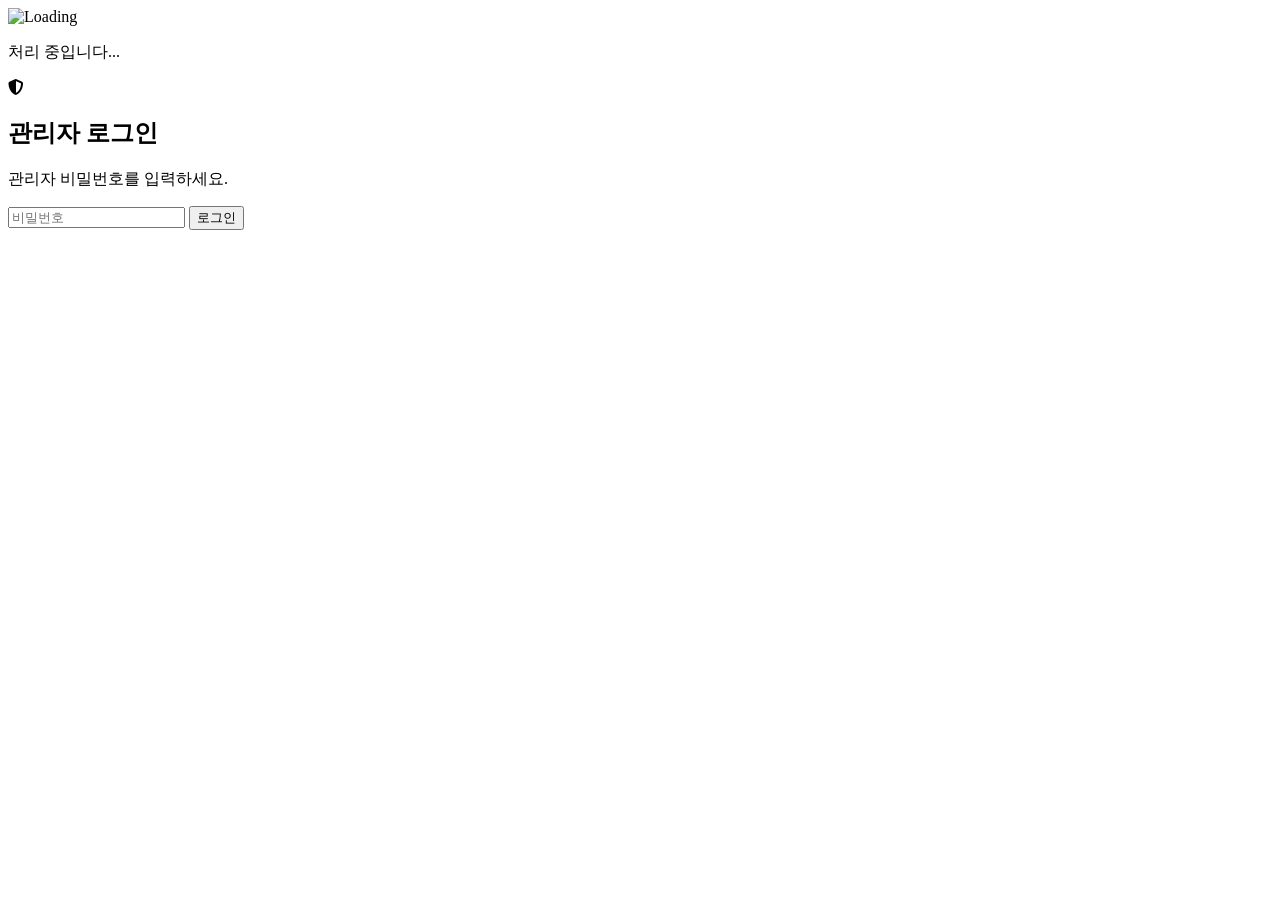
==== admin.html @ 7f74f368 "Create admin.html" ====
<!DOCTYPE html>
<html lang="ko">
<head>
  <meta charset="UTF-8" />
  <meta name="viewport" content="width=device-width, initial-scale=1.0" />
  <title>Portfolio Admin Dashboard</title>
  <link rel="preconnect" href="https://fonts.googleapis.com">
  <link rel="preconnect" href="https://fonts.gstatic.com" crossorigin>
  <link href="https://fonts.googleapis.com/css2?family=Pretendard:wght@300;400;600;700;800&display=swap" rel="stylesheet">
  <link rel="stylesheet" href="https://cdnjs.cloudflare.com/ajax/libs/font-awesome/6.4.0/css/all.min.css">
  <link rel="stylesheet" href="admin.css" />
</head>
<body>

  <!-- 로딩 오버레이 -->
  <div id="globalLoader" class="global-loader">
    <div class="loader-content">
      <img src="https://blog.kakaocdn.net/dna/bzm92S/btsFQxDRCB6/AAAAAAAAAAAAAAAAAAAAAGFon-u2zHU8KJwIuw-qS_9zaMj1CHKDlB-AK3ahkbkX/img.gif?credential=yqXZFxpELC7KVnFOS48ylbz2pIh7yKj8&expires=1788188399&allow_ip=&allow_referer=&signature=put6pL4PDxFGW%2BSpc%2BCXvbP%2BwSI%3D" alt="Loading" class="loader-gif" />
      <p id="loaderText" class="loader-text">처리 중입니다...</p>
    </div>
  </div>

  <!-- 로그인 모달 -->
  <div id="loginOverlay" class="login-overlay">
    <div class="login-card">
      <i class="fa-solid fa-shield-halved login-icon"></i>
      <h2>관리자 로그인</h2>
      <p>관리자 비밀번호를 입력하세요.</p>
      <form id="loginForm">
        <input type="password" id="adminPasswordInput" placeholder="비밀번호" required autocomplete="current-password" />
        <button type="submit" class="submit-btn" id="loginBtn">로그인</button>
      </form>
    </div>
  </div>

  <!-- 대시보드 화면 -->
  <div class="admin-wrapper" id="adminDashboard" style="display: none;">
    <header class="admin-header">
      <div class="admin-logo"><i class="fa-solid fa-sliders"></i> DEV.ADMIN</div>
      <div class="header-actions">
        <button id="logoutBtn" class="btn-logout"><i class="fa-solid fa-arrow-right-from-bracket"></i> 로그아웃</button>
        <a href="index.html" class="btn-back"><i class="fa-solid fa-arrow-left"></i> 포트폴리오 보기</a>
      </div>
    </header>

    <div class="admin-content">
      <nav class="admin-tabs">
        <button class="tab-btn active" data-tab="profile-tab"><i class="fa-solid fa-user-pen"></i> 프로필 수정</button>
        <button class="tab-btn" data-tab="skill-tab"><i class="fa-solid fa-award"></i> 스킬 & 자격증 추가</button>
        <button class="tab-btn" data-tab="exp-tab"><i class="fa-solid fa-building"></i> 새 회사 추가</button>
        <button class="tab-btn" data-tab="proj-tab"><i class="fa-solid fa-folder-plus"></i> 새 프로젝트 추가</button>
      </nav>

      <div id="toast" class="toast"></div>

      <!-- 탭 1: 프로필 수정 -->
      <section id="profile-tab" class="tab-panel active">
        <form id="profileForm" class="admin-form">
          <div class="form-grid">
            <div class="form-group"><label>이름</label><input type="text" name="name" required /></div>
            <div class="form-group"><label>성별</label><input type="text" name="gender" required /></div>
            <div class="form-group"><label>혈액형</label><input type="text" name="blood_type" required /></div>
            <div class="form-group"><label>최종학력</label><input type="text" name="education" required /></div>
            <div class="form-group"><label>거주지</label><input type="text" name="residence" required /></div>
            <div class="form-group"><label>취미</label><input type="text" name="hobby" required /></div>
          </div>
          <div class="form-group"><label>프로필 사진 URL</label><input type="url" name="profile_image" required /></div>
          <div class="form-group"><label>간단 소개 (Bio)</label><textarea name="bio" rows="3" required></textarea></div>
          <button type="submit" class="submit-btn"><i class="fa-solid fa-floppy-disk"></i> 프로필 저장</button>
        </form>
      </section>

      <!-- 탭 2: 스킬 및 자격증 등록 -->
      <section id="skill-tab" class="tab-panel">
        <form id="skillForm" class="admin-form">
          <div class="form-grid">
            <div class="form-group">
              <label>카테고리 구분</label>
              <select name="category" required>
                <option value="Language">Language (프로그래밍 언어)</option>
                <option value="Framework">Framework (프레임워크/라이브러리)</option>
                <option value="DevOps">DevOps (클라우드/인프라/툴)</option>
                <option value="Certificate">Certificate (자격증/수상)</option>
              </select>
            </div>
            <div class="form-group">
              <label>스킬명 / 자격증명</label>
              <input type="text" name="name" placeholder="예: TypeScript, 정보처리기사" required />
            </div>
          </div>

          <div class="form-group">
            <label>아이콘 (FontAwesome 클래스명 또는 이미지 URL)</label>
            <input type="text" name="icon" placeholder="예: fa-brands fa-js, fa-solid fa-award 또는 https://..." required />
          </div>

          <div class="form-group">
            <label>상세 설명 / 숙련도 / 취득 정보</label>
            <textarea name="description" rows="3" placeholder="예: ES6+ 능숙, 2024년 한국산업인력공단 취득" required></textarea>
          </div>

          <button type="submit" class="submit-btn"><i class="fa-solid fa-plus"></i> 스킬 / 자격증 등록</button>
        </form>
      </section>

      <!-- 탭 3: 회사 추가 (회사 로고 URL 필드 포함) -->
      <section id="exp-tab" class="tab-panel">
        <form id="experienceForm" class="admin-form">
          <div class="form-grid">
            <div class="form-group"><label>회사명</label><input type="text" name="company_name" placeholder="테크노바" required /></div>
            <div class="form-group"><label>재직 기간</label><input type="text" name="period" placeholder="2023.03 ~ 재직중" required /></div>
          </div>

          <div class="form-grid">
            <div class="form-group"><label>담당 직무</label><input type="text" name="role" placeholder="프론트엔드 리드 개발자" required /></div>
            <div class="form-group"><label>회사 로고 이미지 URL (선택)</label><input type="url" name="logo_url" placeholder="https://example.com/logo.png" /></div>
          </div>

          <div class="form-group"><label>회사 배경/대표 사진 URL</label><input type="url" name="image_url" placeholder="https://example.com/company.jpg" required /></div>
          <div class="form-group"><label>회사/업무 설명</label><textarea name="description" rows="3" required></textarea></div>
          <button type="submit" class="submit-btn"><i class="fa-solid fa-plus"></i> 회사 등록하기</button>
        </form>
      </section>

      <!-- 탭 4: 프로젝트 추가 -->
      <section id="proj-tab" class="tab-panel">
        <form id="projectForm" class="admin-form">
          <div class="form-group">
            <label><i class="fa-solid fa-building"></i> 소속 회사 선택</label>
            <select name="company_id" id="companySelect" required>
              <option value="">소속 회사를 선택하세요</option>
            </select>
          </div>

          <div class="form-grid">
            <div class="form-group"><label>프로젝트명</label><input type="text" name="project_name" required /></div>
            <div class="form-group"><label>프로젝트 기간</label><input type="text" name="period" placeholder="2024.01 ~ 2024.05" required /></div>
          </div>
          <div class="form-group"><label>대표 썸네일 이미지 URL</label><input type="url" name="image_url" required /></div>
          <div class="form-group"><label>참고 자료/배포 링크</label><input type="url" name="ref_link" required /></div>
          <div class="form-group"><label>프로젝트 상세 설명</label><textarea name="description" rows="4" required></textarea></div>
          <button type="submit" class="submit-btn"><i class="fa-solid fa-plus"></i> 프로젝트 등록하기</button>
        </form>
      </section>
    </div>
  </div>

  <script src="admin.js"></script>
</body>
</html>
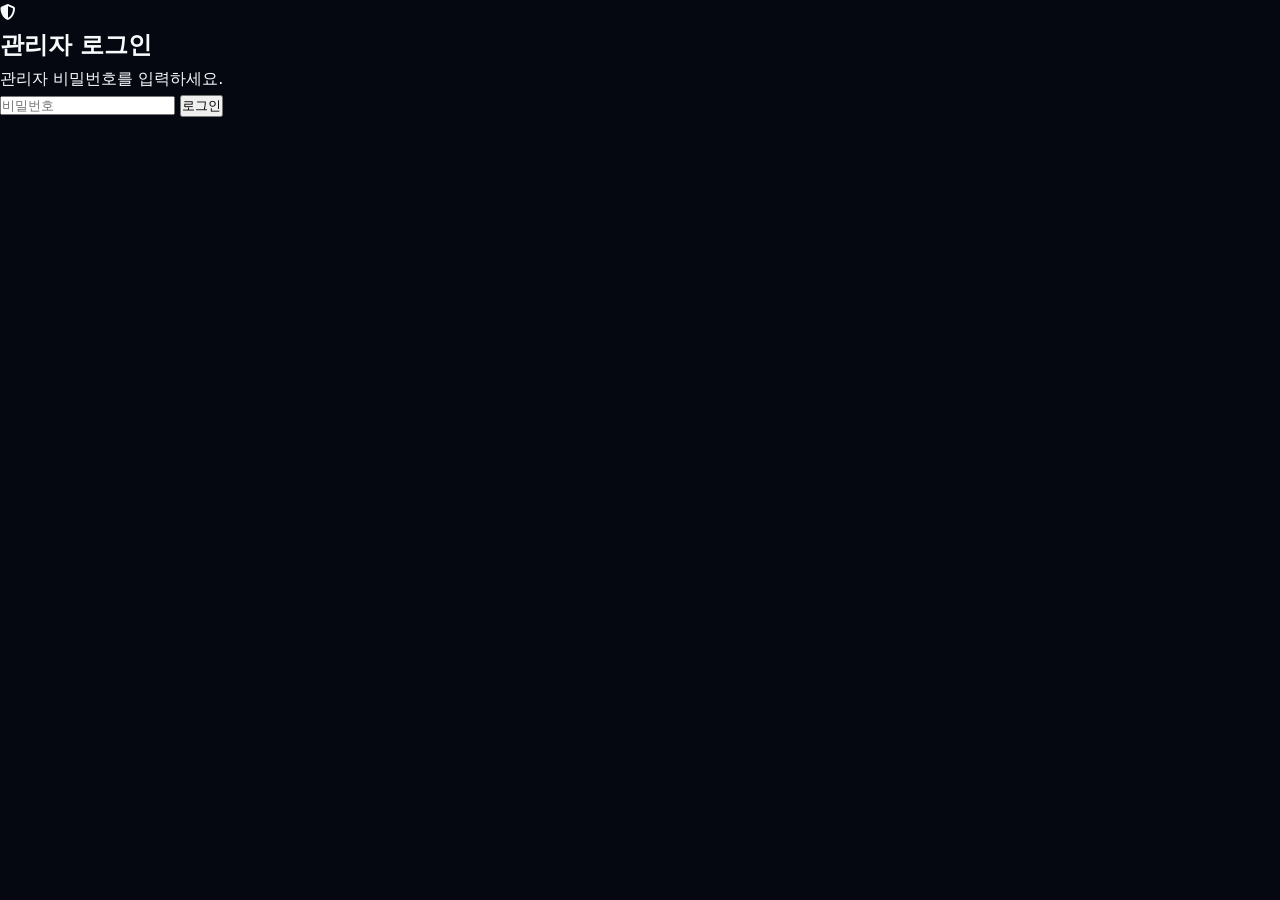
==== commit d681c68b: "Update admin.html" ====
--- a/admin.css
+++ b/admin.css
@@ -0,0 +1,178 @@
+:root {
+  --bg-color: #050811;
+  --card-bg: rgba(13, 20, 38, 0.65);
+  --card-nested-bg: rgba(9, 14, 28, 0.75);
+  --card-border: rgba(255, 255, 255, 0.08);
+  --card-border-hover: rgba(99, 102, 241, 0.45);
+  
+  --accent-cyan: #06b6d4;
+  --accent-indigo: #6366f1;
+  --accent-purple: #a855f7;
+  --accent-pink: #ec4899;
+  
+  --accent-gradient: linear-gradient(135deg, #06b6d4 0%, #6366f1 50%, #a855f7 100%);
+  --neon-border: linear-gradient(135deg, rgba(6, 182, 212, 0.6), rgba(168, 85, 247, 0.6));
+  
+  --text-main: #f8fafc;
+  --text-muted: #94a3b8;
+  --text-light: #64748b;
+  
+  --font-main: 'Pretendard', -apple-system, BlinkMacSystemFont, system-ui, sans-serif;
+  --font-display: 'Outfit', var(--font-main);
+  --transition: all 0.35s cubic-bezier(0.16, 1, 0.3, 1);
+}
+
+* { margin: 0; padding: 0; box-sizing: border-box; font-family: var(--font-main); }
+html { scroll-behavior: smooth; scroll-padding-top: 95px; }
+body { background-color: var(--bg-color); color: var(--text-main); line-height: 1.65; overflow-x: hidden; position: relative; min-height: 100vh; }
+
+/* Aurora Background */
+.ambient-glow { position: fixed; border-radius: 50%; filter: blur(140px); pointer-events: none; z-index: 0; opacity: 0.35; animation: floatGlow 18s ease-in-out infinite alternate; }
+.glow-top-left { top: -100px; left: -100px; width: 500px; height: 500px; background: radial-gradient(circle, #6366f1, #3b82f6); }
+.glow-middle-right { top: 35%; right: -150px; width: 550px; height: 550px; background: radial-gradient(circle, #a855f7, #ec4899); animation-delay: -6s; }
+.glow-bottom-left { bottom: -150px; left: 20%; width: 600px; height: 600px; background: radial-gradient(circle, #06b6d4, #6366f1); animation-delay: -12s; }
+@keyframes floatGlow { 0% { transform: translate(0, 0) scale(1); } 50% { transform: translate(40px, 60px) scale(1.1); } 100% { transform: translate(-30px, -40px) scale(0.95); } }
+
+/* Global Loader */
+.global-loader { position: fixed; inset: 0; width: 100vw; height: 100vh; background: rgba(5, 8, 17, 0.92); backdrop-filter: blur(16px); display: flex; align-items: center; justify-content: center; z-index: 99999; opacity: 0; pointer-events: none; transition: opacity 0.3s ease; }
+.global-loader.show { opacity: 1; pointer-events: auto; }
+.loader-content { display: flex; flex-direction: column; align-items: center; gap: 20px; }
+.loader-ring { padding: 8px; border-radius: 50%; background: var(--accent-gradient); box-shadow: 0 0 35px rgba(99, 102, 241, 0.5); animation: pulseGlow 2s infinite alternate; }
+.loader-gif { width: 90px; height: 90px; border-radius: 50%; object-fit: cover; display: block; background: #000; }
+@keyframes pulseGlow { 0% { transform: scale(0.96); } 100% { transform: scale(1.04); box-shadow: 0 0 40px rgba(168, 85, 247, 0.7); } }
+.loader-text { font-size: 0.98rem; font-weight: 700; background: var(--accent-gradient); -webkit-background-clip: text; -webkit-text-fill-color: transparent; }
+
+/* Navbar */
+.navbar { position: fixed; top: 0; left: 0; width: 100%; height: 76px; background: rgba(8, 12, 24, 0.75); backdrop-filter: blur(20px); border-bottom: 1px solid var(--card-border); z-index: 1000; }
+.nav-container { max-width: 1180px; height: 100%; margin: 0 auto; padding: 0 28px; display: flex; justify-content: space-between; align-items: center; }
+.nav-logo { display: flex; align-items: center; gap: 10px; text-decoration: none; }
+.logo-dot { width: 10px; height: 10px; border-radius: 50%; background: #10b981; box-shadow: 0 0 12px #10b981; }
+.logo-text { font-family: var(--font-display); font-size: 1.35rem; font-weight: 900; background: var(--accent-gradient); -webkit-background-clip: text; -webkit-text-fill-color: transparent; }
+.nav-menu { display: flex; align-items: center; gap: 28px; }
+.nav-link { color: var(--text-muted); text-decoration: none; font-size: 0.95rem; font-weight: 600; transition: var(--transition); position: relative; padding: 6px 0; }
+.nav-link:hover, .nav-link.active { color: #fff; }
+.nav-link.active::after { content: ''; position: absolute; bottom: -4px; left: 0; width: 100%; height: 2px; background: var(--accent-gradient); box-shadow: 0 0 10px rgba(99, 102, 241, 0.8); }
+
+/* Dropdown */
+.nav-dropdown { position: relative; }
+.nav-dropdown-btn { background: rgba(255, 255, 255, 0.05); border: 1px solid var(--card-border); color: var(--text-muted); font-size: 0.92rem; font-weight: 600; cursor: pointer; display: flex; align-items: center; gap: 8px; padding: 8px 16px; border-radius: 100px; transition: var(--transition); }
+.nav-dropdown-btn:hover, .nav-dropdown.open .nav-dropdown-btn { color: #fff; background: rgba(99, 102, 241, 0.15); border-color: var(--accent-indigo); }
+.dropdown-arrow { font-size: 0.7rem; transition: transform 0.3s ease; }
+.nav-dropdown.open .dropdown-arrow { transform: rotate(180deg); }
+.dropdown-menu { position: absolute; top: calc(100% + 14px); right: 0; width: 320px; max-height: 460px; overflow-y: auto; background: rgba(11, 16, 33, 0.95); backdrop-filter: blur(24px); border: 1px solid rgba(255, 255, 255, 0.12); border-radius: 20px; padding: 16px; box-shadow: 0 24px 50px rgba(0, 0, 0, 0.7); display: none; flex-direction: column; gap: 12px; z-index: 1001; }
+.nav-dropdown.open .dropdown-menu { display: flex; animation: dropdownPop 0.25s ease forwards; }
+@keyframes dropdownPop { from { opacity: 0; transform: translateY(-10px); } to { opacity: 1; transform: translateY(0); } }
+.dropdown-group { display: flex; flex-direction: column; gap: 4px; padding-bottom: 12px; border-bottom: 1px solid rgba(255, 255, 255, 0.06); }
+.dropdown-group:last-child { border-bottom: none; }
+.dropdown-company-link { display: flex; align-items: center; gap: 10px; color: #c7d2fe; font-size: 0.92rem; font-weight: 700; text-decoration: none; padding: 8px 12px; border-radius: 10px; background: rgba(255, 255, 255, 0.03); }
+.dropdown-company-link:hover { background: rgba(99, 102, 241, 0.2); color: #fff; }
+.dropdown-project-list { display: flex; flex-direction: column; padding-left: 14px; gap: 3px; margin-top: 4px; }
+.dropdown-project-link { display: flex; align-items: center; gap: 8px; color: var(--text-muted); font-size: 0.84rem; text-decoration: none; padding: 6px 10px; border-radius: 8px; }
+.dropdown-project-link:hover { background: rgba(255, 255, 255, 0.06); color: #38bdf8; transform: translateX(4px); }
+.hamburger { display: none; background: none; border: none; color: #fff; font-size: 1.4rem; cursor: pointer; }
+
+/* Main Layout */
+.main-container { max-width: 1180px; margin: 0 auto; padding: 120px 28px 80px; position: relative; z-index: 1; }
+.section { padding: 60px 0; }
+.section-badge { display: inline-flex; align-items: center; gap: 8px; padding: 6px 16px; background: rgba(99, 102, 241, 0.12); border: 1px solid rgba(99, 102, 241, 0.4); border-radius: 100px; color: #a5b4fc; font-family: var(--font-display); font-size: 0.8rem; font-weight: 800; letter-spacing: 1px; margin-bottom: 14px; }
+.section-title { font-size: 2.3rem; font-weight: 900; margin-bottom: 8px; color: #fff; letter-spacing: -0.5px; }
+.section-desc { color: var(--text-muted); margin-bottom: 40px; font-size: 1.02rem; }
+
+/* Profile Card */
+.profile-card { background: var(--card-bg); backdrop-filter: blur(24px); border: 1px solid var(--card-border); border-radius: 32px; padding: 48px; display: grid; grid-template-columns: 320px 1fr; gap: 48px; align-items: center; box-shadow: 0 30px 60px rgba(0, 0, 0, 0.4); transition: var(--transition); }
+.profile-card:hover { border-color: var(--card-border-hover); box-shadow: 0 30px 70px rgba(99, 102, 241, 0.15); }
+.profile-img-wrap { width: 100%; height: 360px; border-radius: 24px; overflow: hidden; padding: 4px; background: var(--neon-border); }
+.profile-img-wrap img { width: 100%; height: 100%; object-fit: cover; border-radius: 20px; display: block; }
+.profile-info { display: flex; flex-direction: column; }
+.profile-header-row { display: flex; align-items: center; justify-content: space-between; flex-wrap: wrap; gap: 12px; margin-bottom: 12px; }
+.profile-name { font-family: var(--font-display); font-size: 2.8rem; font-weight: 900; color: #fff; }
+.status-badge { display: inline-flex; align-items: center; gap: 8px; padding: 6px 14px; background: rgba(16, 185, 129, 0.12); border: 1px solid rgba(16, 185, 129, 0.35); border-radius: 100px; color: #34d399; font-size: 0.82rem; font-weight: 700; }
+.status-dot { width: 8px; height: 8px; border-radius: 50%; background: #10b981; box-shadow: 0 0 8px #10b981; }
+.profile-bio { font-size: 1.12rem; color: var(--text-muted); line-height: 1.8; margin-bottom: 28px; }
+.info-grid { display: grid; grid-template-columns: repeat(2, 1fr); gap: 14px 24px; padding-top: 24px; border-top: 1px solid rgba(255, 255, 255, 0.08); }
+.info-item { display: flex; align-items: center; gap: 12px; padding: 10px 14px; background: rgba(255, 255, 255, 0.025); border: 1px solid rgba(255, 255, 255, 0.04); border-radius: 14px; font-size: 0.94rem; }
+.info-icon { width: 32px; height: 32px; border-radius: 10px; background: rgba(99, 102, 241, 0.15); color: #818cf8; display: flex; align-items: center; justify-content: center; }
+.info-label { color: var(--text-light); font-weight: 600; }
+.info-value { color: var(--text-main); font-weight: 600; margin-left: auto; }
+
+/* Skills Section */
+.skills-wrapper { display: flex; flex-direction: column; gap: 36px; }
+.skill-category-block { display: flex; flex-direction: column; gap: 18px; }
+.skill-category-title { font-family: var(--font-display); font-size: 1.25rem; font-weight: 800; color: #cbd5e1; display: flex; align-items: center; gap: 10px; }
+.skill-category-title i { color: #818cf8; }
+.skills-grid { display: grid; grid-template-columns: repeat(auto-fill, minmax(270px, 1fr)); gap: 20px; }
+.skill-card { background: var(--card-bg); backdrop-filter: blur(20px); border: 1px solid var(--card-border); border-radius: 20px; padding: 22px; display: flex; align-items: flex-start; gap: 16px; transition: var(--transition); }
+.skill-card:hover { transform: translateY(-4px); border-color: rgba(99, 102, 241, 0.45); box-shadow: 0 16px 36px rgba(0, 0, 0, 0.4), 0 0 20px rgba(99, 102, 241, 0.2); }
+.skill-icon-box { width: 48px; height: 48px; border-radius: 14px; background: rgba(99, 102, 241, 0.12); border: 1px solid rgba(99, 102, 241, 0.3); display: flex; align-items: center; justify-content: center; font-size: 1.5rem; color: #818cf8; flex-shrink: 0; }
+.skill-icon-box img { width: 28px; height: 28px; object-fit: contain; }
+.skill-card.cert-card .skill-icon-box { background: rgba(245, 158, 11, 0.12); border-color: rgba(245, 158, 11, 0.35); color: #fbbf24; }
+.skill-details { display: flex; flex-direction: column; gap: 4px; flex: 1; }
+.skill-header-row { display: flex; align-items: center; justify-content: space-between; gap: 8px; }
+.skill-name { font-size: 1.05rem; font-weight: 800; color: #fff; }
+.skill-tag { font-size: 0.72rem; font-weight: 700; padding: 2px 8px; border-radius: 100px; background: rgba(255, 255, 255, 0.06); color: var(--text-muted); }
+.skill-card.cert-card .skill-tag { background: rgba(245, 158, 11, 0.15); color: #fbbf24; }
+.skill-desc { font-size: 0.85rem; color: var(--text-muted); line-height: 1.5; }
+
+/* Company Stack & Logo */
+.company-stack { display: flex; flex-direction: column; gap: 52px; }
+.company-block { background: var(--card-bg); backdrop-filter: blur(24px); border: 1px solid var(--card-border); border-radius: 28px; padding: 40px; box-shadow: 0 20px 45px rgba(0, 0, 0, 0.35); scroll-margin-top: 95px; }
+.company-header-card { display: grid; grid-template-columns: 160px 1fr; gap: 32px; padding-bottom: 32px; border-bottom: 1px solid rgba(255, 255, 255, 0.08); }
+.comp-img-wrap { width: 100%; height: 160px; border-radius: 18px; overflow: hidden; border: 1px solid rgba(255, 255, 255, 0.12); }
+.comp-img-wrap img { width: 100%; height: 100%; object-fit: cover; }
+.comp-info { display: flex; flex-direction: column; justify-content: center; }
+
+.comp-title-row { display: flex; justify-content: space-between; align-items: center; margin-bottom: 8px; flex-wrap: wrap; gap: 12px; }
+.comp-title-left { display: flex; align-items: center; gap: 12px; }
+
+/* Company Logo Style */
+.comp-logo-img {
+  width: 38px;
+  height: 38px;
+  border-radius: 10px;
+  object-fit: contain;
+  background: rgba(255, 255, 255, 0.05);
+  border: 1px solid rgba(255, 255, 255, 0.12);
+  padding: 4px;
+  box-shadow: 0 4px 12px rgba(0, 0, 0, 0.3);
+}
+
+.comp-name { font-family: var(--font-display); font-size: 1.8rem; font-weight: 800; color: #fff; }
+.comp-period { font-size: 0.85rem; font-weight: 600; padding: 6px 14px; background: rgba(255, 255, 255, 0.06); border-radius: 100px; color: var(--text-muted); }
+.comp-role { display: inline-flex; align-items: center; gap: 8px; color: #38bdf8; font-size: 1.05rem; font-weight: 700; margin-bottom: 12px; }
+.comp-desc { color: var(--text-muted); font-size: 0.98rem; }
+
+/* Sub-projects */
+.nested-projects-wrapper { margin-top: 32px; }
+.nested-projects-title { font-size: 1.15rem; font-weight: 800; color: #e2e8f0; margin-bottom: 24px; display: flex; align-items: center; gap: 10px; }
+.project-grid { display: grid; grid-template-columns: repeat(auto-fit, minmax(320px, 1fr)); gap: 28px; }
+.project-card { background: var(--card-nested-bg); border: 1px solid rgba(255, 255, 255, 0.07); border-radius: 20px; overflow: hidden; display: flex; flex-direction: column; transition: var(--transition); scroll-margin-top: 105px; }
+.project-card:hover { transform: translateY(-6px); border-color: rgba(168, 85, 247, 0.5); box-shadow: 0 20px 40px rgba(0, 0, 0, 0.5), 0 0 24px rgba(168, 85, 247, 0.2); }
+.project-img-wrap { width: 100%; height: 200px; overflow: hidden; }
+.project-img-wrap img { width: 100%; height: 100%; object-fit: cover; }
+.project-body { padding: 24px; display: flex; flex-direction: column; flex: 1; }
+.project-period { font-size: 0.82rem; font-weight: 600; color: var(--accent-cyan); margin-bottom: 8px; }
+.project-name { font-size: 1.25rem; font-weight: 800; margin-bottom: 12px; color: #fff; }
+.project-desc { color: var(--text-muted); font-size: 0.92rem; margin-bottom: 22px; flex: 1; }
+.project-btn { display: inline-flex; align-items: center; justify-content: center; gap: 8px; padding: 10px 18px; background: var(--accent-gradient); color: #fff; text-decoration: none; font-size: 0.88rem; font-weight: 700; border-radius: 12px; }
+
+/* Footer */
+.footer { text-align: center; padding: 60px 28px; border-top: 1px solid var(--card-border); background: rgba(5, 8, 17, 0.8); }
+.footer-title { font-family: var(--font-display); font-size: 1.2rem; font-weight: 800; background: var(--accent-gradient); -webkit-background-clip: text; -webkit-text-fill-color: transparent; margin-bottom: 8px; }
+.footer-copy { color: var(--text-light); font-size: 0.85rem; }
+
+@media (max-width: 890px) {
+  .profile-card { grid-template-columns: 1fr; padding: 32px; }
+  .profile-img-wrap { height: 300px; }
+  .company-header-card { grid-template-columns: 1fr; }
+}
+
+@media (max-width: 640px) {
+  .hamburger { display: block; }
+  .nav-menu { position: absolute; top: 76px; left: 0; width: 100%; max-height: calc(100vh - 76px); overflow-y: auto; background: rgba(8, 12, 24, 0.98); flex-direction: column; align-items: flex-start; padding: 24px 28px; transform: translateY(-150%); transition: var(--transition); gap: 20px; }
+  .nav-menu.open { transform: translateY(0); }
+  .nav-dropdown { width: 100%; }
+  .nav-dropdown-btn { width: 100%; justify-content: space-between; }
+  .dropdown-menu { position: static; width: 100%; margin-top: 10px; }
+  .info-grid { grid-template-columns: 1fr; }
+  .skills-grid { grid-template-columns: 1fr; }
+}
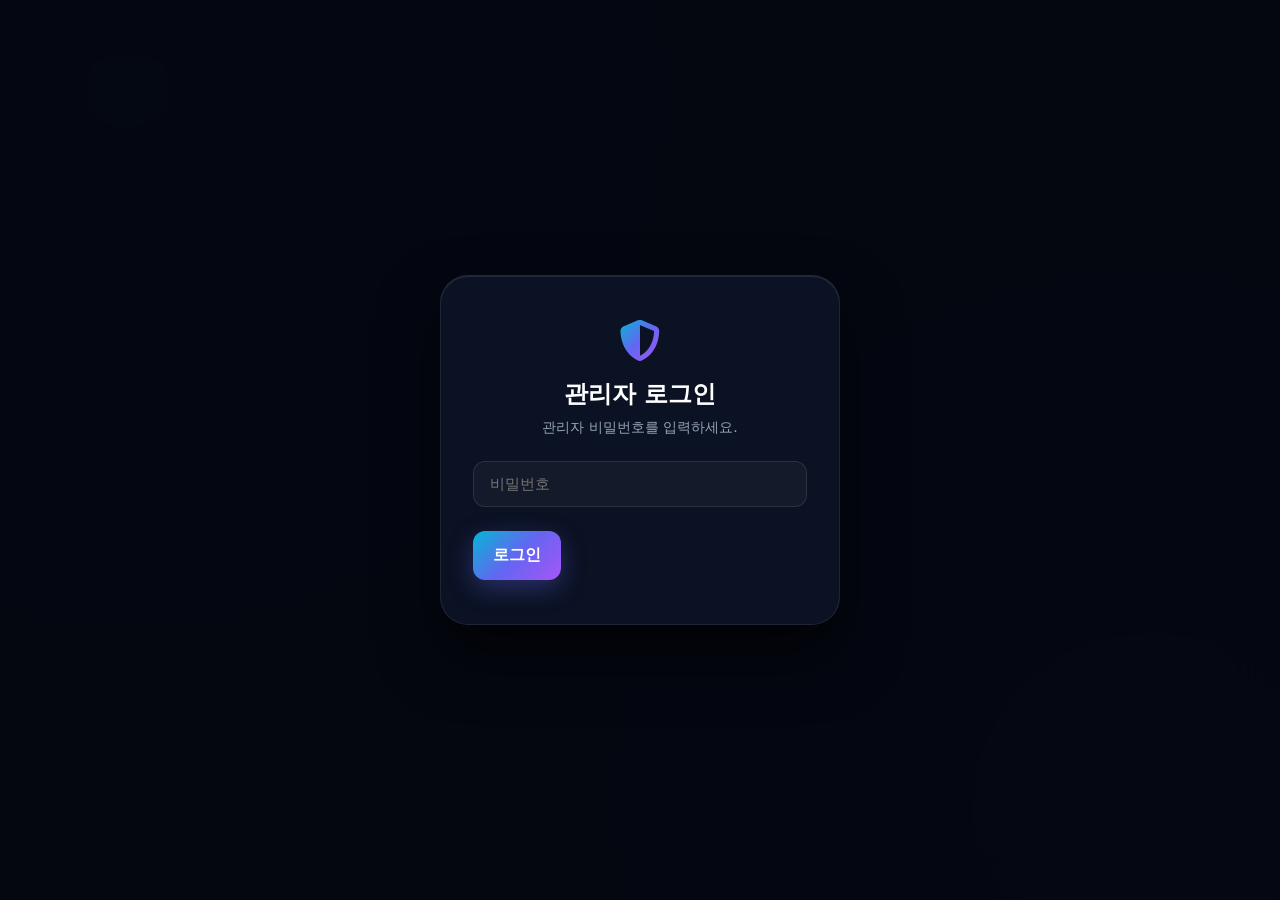
==== commit ca7e84c9: "Update admin.html" ====
--- a/admin.html
+++ b/admin.html
@@ -47,6 +47,7 @@
       <nav class="admin-tabs">
         <button class="tab-btn active" data-tab="profile-tab"><i class="fa-solid fa-user-pen"></i> 프로필 수정</button>
         <button class="tab-btn" data-tab="skill-tab"><i class="fa-solid fa-award"></i> 스킬 & 자격증 추가</button>
+        <button class="tab-btn" data-tab="train-tab"><i class="fa-solid fa-graduation-cap"></i> 이수 교육 추가</button>
         <button class="tab-btn" data-tab="exp-tab"><i class="fa-solid fa-building"></i> 새 회사 추가</button>
         <button class="tab-btn" data-tab="proj-tab"><i class="fa-solid fa-folder-plus"></i> 새 프로젝트 추가</button>
       </nav>
@@ -103,7 +104,46 @@
         </form>
       </section>
 
-      <!-- 탭 3: 회사 추가 (회사 로고 URL 필드 포함) -->
+      <!-- 탭 3: 이수 교육 등록 -->
+      <section id="train-tab" class="tab-panel">
+        <form id="trainingForm" class="admin-form">
+          <div class="form-grid">
+            <div class="form-group">
+              <label>교육 과정명</label>
+              <input type="text" name="title" placeholder="예: 클라우드 네이티브 풀스택 개발자 과정" required />
+            </div>
+            <div class="form-group">
+              <label>교육 기관 / 주관처</label>
+              <input type="text" name="institution" placeholder="예: 멀티캠퍼스, 패스트캠퍼스" required />
+            </div>
+          </div>
+
+          <div class="form-grid">
+            <div class="form-group">
+              <label>이수 기간 / 이수 시간</label>
+              <input type="text" name="period" placeholder="예: 2024.03 ~ 2024.09 (총 840시간)" required />
+            </div>
+            <div class="form-group">
+              <label>수료 구분 / 상태 뱃지</label>
+              <input type="text" name="badge_text" placeholder="예: 수료, 우수 수료생" required />
+            </div>
+          </div>
+
+          <div class="form-group">
+            <label>수료증 / 이수 자료 링크 (PDF, Google Drive, 증빙 URL)</label>
+            <input type="url" name="file_url" placeholder="https://example.com/certificate.pdf" />
+          </div>
+
+          <div class="form-group">
+            <label>상세 교육 내용 및 성과</label>
+            <textarea name="description" rows="4" placeholder="습득한 주요 기술 스택, 진행 프로젝트 및 교육 내용을 요약해 작성하세요." required></textarea>
+          </div>
+
+          <button type="submit" class="submit-btn"><i class="fa-solid fa-plus"></i> 이수 교육 등록</button>
+        </form>
+      </section>
+
+      <!-- 탭 4: 회사 추가 -->
       <section id="exp-tab" class="tab-panel">
         <form id="experienceForm" class="admin-form">
           <div class="form-grid">
@@ -122,7 +162,7 @@
         </form>
       </section>
 
-      <!-- 탭 4: 프로젝트 추가 -->
+      <!-- 탭 5: 프로젝트 추가 -->
       <section id="proj-tab" class="tab-panel">
         <form id="projectForm" class="admin-form">
           <div class="form-group">
--- a/admin.css
+++ b/admin.css
@@ -1,178 +1,442 @@
 :root {
   --bg-color: #050811;
-  --card-bg: rgba(13, 20, 38, 0.65);
-  --card-nested-bg: rgba(9, 14, 28, 0.75);
+  --card-bg: rgba(13, 20, 38, 0.9);
   --card-border: rgba(255, 255, 255, 0.08);
   --card-border-hover: rgba(99, 102, 241, 0.45);
   
   --accent-cyan: #06b6d4;
   --accent-indigo: #6366f1;
   --accent-purple: #a855f7;
-  --accent-pink: #ec4899;
   
   --accent-gradient: linear-gradient(135deg, #06b6d4 0%, #6366f1 50%, #a855f7 100%);
-  --neon-border: linear-gradient(135deg, rgba(6, 182, 212, 0.6), rgba(168, 85, 247, 0.6));
+  --neon-glow: 0 0 25px rgba(99, 102, 241, 0.35);
   
   --text-main: #f8fafc;
   --text-muted: #94a3b8;
   --text-light: #64748b;
   
-  --font-main: 'Pretendard', -apple-system, BlinkMacSystemFont, system-ui, sans-serif;
-  --font-display: 'Outfit', var(--font-main);
-  --transition: all 0.35s cubic-bezier(0.16, 1, 0.3, 1);
-}
-
-* { margin: 0; padding: 0; box-sizing: border-box; font-family: var(--font-main); }
-html { scroll-behavior: smooth; scroll-padding-top: 95px; }
-body { background-color: var(--bg-color); color: var(--text-main); line-height: 1.65; overflow-x: hidden; position: relative; min-height: 100vh; }
-
-/* Aurora Background */
-.ambient-glow { position: fixed; border-radius: 50%; filter: blur(140px); pointer-events: none; z-index: 0; opacity: 0.35; animation: floatGlow 18s ease-in-out infinite alternate; }
-.glow-top-left { top: -100px; left: -100px; width: 500px; height: 500px; background: radial-gradient(circle, #6366f1, #3b82f6); }
-.glow-middle-right { top: 35%; right: -150px; width: 550px; height: 550px; background: radial-gradient(circle, #a855f7, #ec4899); animation-delay: -6s; }
-.glow-bottom-left { bottom: -150px; left: 20%; width: 600px; height: 600px; background: radial-gradient(circle, #06b6d4, #6366f1); animation-delay: -12s; }
-@keyframes floatGlow { 0% { transform: translate(0, 0) scale(1); } 50% { transform: translate(40px, 60px) scale(1.1); } 100% { transform: translate(-30px, -40px) scale(0.95); } }
-
-/* Global Loader */
-.global-loader { position: fixed; inset: 0; width: 100vw; height: 100vh; background: rgba(5, 8, 17, 0.92); backdrop-filter: blur(16px); display: flex; align-items: center; justify-content: center; z-index: 99999; opacity: 0; pointer-events: none; transition: opacity 0.3s ease; }
-.global-loader.show { opacity: 1; pointer-events: auto; }
-.loader-content { display: flex; flex-direction: column; align-items: center; gap: 20px; }
-.loader-ring { padding: 8px; border-radius: 50%; background: var(--accent-gradient); box-shadow: 0 0 35px rgba(99, 102, 241, 0.5); animation: pulseGlow 2s infinite alternate; }
-.loader-gif { width: 90px; height: 90px; border-radius: 50%; object-fit: cover; display: block; background: #000; }
-@keyframes pulseGlow { 0% { transform: scale(0.96); } 100% { transform: scale(1.04); box-shadow: 0 0 40px rgba(168, 85, 247, 0.7); } }
-.loader-text { font-size: 0.98rem; font-weight: 700; background: var(--accent-gradient); -webkit-background-clip: text; -webkit-text-fill-color: transparent; }
-
-/* Navbar */
-.navbar { position: fixed; top: 0; left: 0; width: 100%; height: 76px; background: rgba(8, 12, 24, 0.75); backdrop-filter: blur(20px); border-bottom: 1px solid var(--card-border); z-index: 1000; }
-.nav-container { max-width: 1180px; height: 100%; margin: 0 auto; padding: 0 28px; display: flex; justify-content: space-between; align-items: center; }
-.nav-logo { display: flex; align-items: center; gap: 10px; text-decoration: none; }
-.logo-dot { width: 10px; height: 10px; border-radius: 50%; background: #10b981; box-shadow: 0 0 12px #10b981; }
-.logo-text { font-family: var(--font-display); font-size: 1.35rem; font-weight: 900; background: var(--accent-gradient); -webkit-background-clip: text; -webkit-text-fill-color: transparent; }
-.nav-menu { display: flex; align-items: center; gap: 28px; }
-.nav-link { color: var(--text-muted); text-decoration: none; font-size: 0.95rem; font-weight: 600; transition: var(--transition); position: relative; padding: 6px 0; }
-.nav-link:hover, .nav-link.active { color: #fff; }
-.nav-link.active::after { content: ''; position: absolute; bottom: -4px; left: 0; width: 100%; height: 2px; background: var(--accent-gradient); box-shadow: 0 0 10px rgba(99, 102, 241, 0.8); }
-
-/* Dropdown */
-.nav-dropdown { position: relative; }
-.nav-dropdown-btn { background: rgba(255, 255, 255, 0.05); border: 1px solid var(--card-border); color: var(--text-muted); font-size: 0.92rem; font-weight: 600; cursor: pointer; display: flex; align-items: center; gap: 8px; padding: 8px 16px; border-radius: 100px; transition: var(--transition); }
-.nav-dropdown-btn:hover, .nav-dropdown.open .nav-dropdown-btn { color: #fff; background: rgba(99, 102, 241, 0.15); border-color: var(--accent-indigo); }
-.dropdown-arrow { font-size: 0.7rem; transition: transform 0.3s ease; }
-.nav-dropdown.open .dropdown-arrow { transform: rotate(180deg); }
-.dropdown-menu { position: absolute; top: calc(100% + 14px); right: 0; width: 320px; max-height: 460px; overflow-y: auto; background: rgba(11, 16, 33, 0.95); backdrop-filter: blur(24px); border: 1px solid rgba(255, 255, 255, 0.12); border-radius: 20px; padding: 16px; box-shadow: 0 24px 50px rgba(0, 0, 0, 0.7); display: none; flex-direction: column; gap: 12px; z-index: 1001; }
-.nav-dropdown.open .dropdown-menu { display: flex; animation: dropdownPop 0.25s ease forwards; }
-@keyframes dropdownPop { from { opacity: 0; transform: translateY(-10px); } to { opacity: 1; transform: translateY(0); } }
-.dropdown-group { display: flex; flex-direction: column; gap: 4px; padding-bottom: 12px; border-bottom: 1px solid rgba(255, 255, 255, 0.06); }
-.dropdown-group:last-child { border-bottom: none; }
-.dropdown-company-link { display: flex; align-items: center; gap: 10px; color: #c7d2fe; font-size: 0.92rem; font-weight: 700; text-decoration: none; padding: 8px 12px; border-radius: 10px; background: rgba(255, 255, 255, 0.03); }
-.dropdown-company-link:hover { background: rgba(99, 102, 241, 0.2); color: #fff; }
-.dropdown-project-list { display: flex; flex-direction: column; padding-left: 14px; gap: 3px; margin-top: 4px; }
-.dropdown-project-link { display: flex; align-items: center; gap: 8px; color: var(--text-muted); font-size: 0.84rem; text-decoration: none; padding: 6px 10px; border-radius: 8px; }
-.dropdown-project-link:hover { background: rgba(255, 255, 255, 0.06); color: #38bdf8; transform: translateX(4px); }
-.hamburger { display: none; background: none; border: none; color: #fff; font-size: 1.4rem; cursor: pointer; }
-
-/* Main Layout */
-.main-container { max-width: 1180px; margin: 0 auto; padding: 120px 28px 80px; position: relative; z-index: 1; }
-.section { padding: 60px 0; }
-.section-badge { display: inline-flex; align-items: center; gap: 8px; padding: 6px 16px; background: rgba(99, 102, 241, 0.12); border: 1px solid rgba(99, 102, 241, 0.4); border-radius: 100px; color: #a5b4fc; font-family: var(--font-display); font-size: 0.8rem; font-weight: 800; letter-spacing: 1px; margin-bottom: 14px; }
-.section-title { font-size: 2.3rem; font-weight: 900; margin-bottom: 8px; color: #fff; letter-spacing: -0.5px; }
-.section-desc { color: var(--text-muted); margin-bottom: 40px; font-size: 1.02rem; }
-
-/* Profile Card */
-.profile-card { background: var(--card-bg); backdrop-filter: blur(24px); border: 1px solid var(--card-border); border-radius: 32px; padding: 48px; display: grid; grid-template-columns: 320px 1fr; gap: 48px; align-items: center; box-shadow: 0 30px 60px rgba(0, 0, 0, 0.4); transition: var(--transition); }
-.profile-card:hover { border-color: var(--card-border-hover); box-shadow: 0 30px 70px rgba(99, 102, 241, 0.15); }
-.profile-img-wrap { width: 100%; height: 360px; border-radius: 24px; overflow: hidden; padding: 4px; background: var(--neon-border); }
-.profile-img-wrap img { width: 100%; height: 100%; object-fit: cover; border-radius: 20px; display: block; }
-.profile-info { display: flex; flex-direction: column; }
-.profile-header-row { display: flex; align-items: center; justify-content: space-between; flex-wrap: wrap; gap: 12px; margin-bottom: 12px; }
-.profile-name { font-family: var(--font-display); font-size: 2.8rem; font-weight: 900; color: #fff; }
-.status-badge { display: inline-flex; align-items: center; gap: 8px; padding: 6px 14px; background: rgba(16, 185, 129, 0.12); border: 1px solid rgba(16, 185, 129, 0.35); border-radius: 100px; color: #34d399; font-size: 0.82rem; font-weight: 700; }
-.status-dot { width: 8px; height: 8px; border-radius: 50%; background: #10b981; box-shadow: 0 0 8px #10b981; }
-.profile-bio { font-size: 1.12rem; color: var(--text-muted); line-height: 1.8; margin-bottom: 28px; }
-.info-grid { display: grid; grid-template-columns: repeat(2, 1fr); gap: 14px 24px; padding-top: 24px; border-top: 1px solid rgba(255, 255, 255, 0.08); }
-.info-item { display: flex; align-items: center; gap: 12px; padding: 10px 14px; background: rgba(255, 255, 255, 0.025); border: 1px solid rgba(255, 255, 255, 0.04); border-radius: 14px; font-size: 0.94rem; }
-.info-icon { width: 32px; height: 32px; border-radius: 10px; background: rgba(99, 102, 241, 0.15); color: #818cf8; display: flex; align-items: center; justify-content: center; }
-.info-label { color: var(--text-light); font-weight: 600; }
-.info-value { color: var(--text-main); font-weight: 600; margin-left: auto; }
-
-/* Skills Section */
-.skills-wrapper { display: flex; flex-direction: column; gap: 36px; }
-.skill-category-block { display: flex; flex-direction: column; gap: 18px; }
-.skill-category-title { font-family: var(--font-display); font-size: 1.25rem; font-weight: 800; color: #cbd5e1; display: flex; align-items: center; gap: 10px; }
-.skill-category-title i { color: #818cf8; }
-.skills-grid { display: grid; grid-template-columns: repeat(auto-fill, minmax(270px, 1fr)); gap: 20px; }
-.skill-card { background: var(--card-bg); backdrop-filter: blur(20px); border: 1px solid var(--card-border); border-radius: 20px; padding: 22px; display: flex; align-items: flex-start; gap: 16px; transition: var(--transition); }
-.skill-card:hover { transform: translateY(-4px); border-color: rgba(99, 102, 241, 0.45); box-shadow: 0 16px 36px rgba(0, 0, 0, 0.4), 0 0 20px rgba(99, 102, 241, 0.2); }
-.skill-icon-box { width: 48px; height: 48px; border-radius: 14px; background: rgba(99, 102, 241, 0.12); border: 1px solid rgba(99, 102, 241, 0.3); display: flex; align-items: center; justify-content: center; font-size: 1.5rem; color: #818cf8; flex-shrink: 0; }
-.skill-icon-box img { width: 28px; height: 28px; object-fit: contain; }
-.skill-card.cert-card .skill-icon-box { background: rgba(245, 158, 11, 0.12); border-color: rgba(245, 158, 11, 0.35); color: #fbbf24; }
-.skill-details { display: flex; flex-direction: column; gap: 4px; flex: 1; }
-.skill-header-row { display: flex; align-items: center; justify-content: space-between; gap: 8px; }
-.skill-name { font-size: 1.05rem; font-weight: 800; color: #fff; }
-.skill-tag { font-size: 0.72rem; font-weight: 700; padding: 2px 8px; border-radius: 100px; background: rgba(255, 255, 255, 0.06); color: var(--text-muted); }
-.skill-card.cert-card .skill-tag { background: rgba(245, 158, 11, 0.15); color: #fbbf24; }
-.skill-desc { font-size: 0.85rem; color: var(--text-muted); line-height: 1.5; }
-
-/* Company Stack & Logo */
-.company-stack { display: flex; flex-direction: column; gap: 52px; }
-.company-block { background: var(--card-bg); backdrop-filter: blur(24px); border: 1px solid var(--card-border); border-radius: 28px; padding: 40px; box-shadow: 0 20px 45px rgba(0, 0, 0, 0.35); scroll-margin-top: 95px; }
-.company-header-card { display: grid; grid-template-columns: 160px 1fr; gap: 32px; padding-bottom: 32px; border-bottom: 1px solid rgba(255, 255, 255, 0.08); }
-.comp-img-wrap { width: 100%; height: 160px; border-radius: 18px; overflow: hidden; border: 1px solid rgba(255, 255, 255, 0.12); }
-.comp-img-wrap img { width: 100%; height: 100%; object-fit: cover; }
-.comp-info { display: flex; flex-direction: column; justify-content: center; }
-
-.comp-title-row { display: flex; justify-content: space-between; align-items: center; margin-bottom: 8px; flex-wrap: wrap; gap: 12px; }
-.comp-title-left { display: flex; align-items: center; gap: 12px; }
-
-/* Company Logo Style */
-.comp-logo-img {
-  width: 38px;
-  height: 38px;
+  --input-bg: rgba(255, 255, 255, 0.035);
+  --input-border: rgba(255, 255, 255, 0.1);
+  --input-focus-border: #6366f1;
+  
+  --font-family: 'Pretendard', -apple-system, BlinkMacSystemFont, system-ui, sans-serif;
+  --transition: all 0.25s cubic-bezier(0.16, 1, 0.3, 1);
+}
+
+* {
+  margin: 0;
+  padding: 0;
+  box-sizing: border-box;
+  font-family: var(--font-family);
+}
+
+body {
+  background-color: var(--bg-color);
+  color: var(--text-main);
+  min-height: 100vh;
+  display: flex;
+  justify-content: center;
+  padding: 40px 20px;
+  background-image: 
+    radial-gradient(circle at 10% 10%, rgba(99, 102, 241, 0.12) 0%, transparent 40%),
+    radial-gradient(circle at 90% 90%, rgba(168, 85, 247, 0.12) 0%, transparent 40%);
+}
+
+.admin-wrapper {
+  width: 100%;
+  max-width: 900px;
+  position: relative;
+  z-index: 1;
+}
+
+/* --- Global Loader Overlay --- */
+.global-loader {
+  position: fixed;
+  inset: 0;
+  width: 100vw;
+  height: 100vh;
+  background: rgba(5, 8, 17, 0.92);
+  backdrop-filter: blur(16px);
+  display: flex;
+  align-items: center;
+  justify-content: center;
+  z-index: 99999;
+  opacity: 0;
+  pointer-events: none;
+  transition: opacity 0.3s ease;
+}
+
+.global-loader.show {
+  opacity: 1;
+  pointer-events: auto;
+}
+
+.loader-content {
+  display: flex;
+  flex-direction: column;
+  align-items: center;
+  gap: 18px;
+}
+
+.loader-gif {
+  width: 85px;
+  height: 85px;
+  object-fit: contain;
+  filter: drop-shadow(0 4px 16px rgba(99, 102, 241, 0.45));
+}
+
+.loader-text {
+  font-size: 0.95rem;
+  font-weight: 700;
+  letter-spacing: -0.3px;
+  background: var(--accent-gradient);
+  -webkit-background-clip: text;
+  -webkit-text-fill-color: transparent;
+}
+
+/* --- Login Modal Overlay --- */
+.login-overlay {
+  position: fixed;
+  inset: 0;
+  background: rgba(5, 8, 17, 0.95);
+  backdrop-filter: blur(24px);
+  display: flex;
+  align-items: center;
+  justify-content: center;
+  z-index: 9999;
+  padding: 20px;
+}
+
+.login-card {
+  width: 100%;
+  max-width: 400px;
+  background: var(--card-bg);
+  border: 1px solid var(--card-border);
+  border-radius: 28px;
+  padding: 44px 32px;
+  text-align: center;
+  box-shadow: 0 30px 60px rgba(0, 0, 0, 0.6), inset 0 1px 0 rgba(255, 255, 255, 0.1);
+  transition: var(--transition);
+}
+
+.login-card:hover {
+  border-color: var(--card-border-hover);
+}
+
+.login-icon {
+  font-size: 2.6rem;
+  background: var(--accent-gradient);
+  -webkit-background-clip: text;
+  -webkit-text-fill-color: transparent;
+  margin-bottom: 16px;
+  display: inline-block;
+}
+
+.login-card h2 {
+  font-size: 1.5rem;
+  font-weight: 800;
+  margin-bottom: 8px;
+  color: #fff;
+}
+
+.login-card p {
+  font-size: 0.88rem;
+  color: var(--text-muted);
+  margin-bottom: 24px;
+}
+
+.login-card input {
+  width: 100%;
+  padding: 13px 16px;
+  margin-bottom: 16px;
+  background: var(--input-bg);
+  border: 1px solid var(--input-border);
+  border-radius: 12px;
+  color: #fff;
+  font-size: 0.95rem;
+  transition: var(--transition);
+}
+
+.login-card input:focus {
+  outline: none;
+  border-color: var(--input-focus-border);
+  background: rgba(99, 102, 241, 0.08);
+  box-shadow: 0 0 0 3px rgba(99, 102, 241, 0.2);
+}
+
+/* --- Admin Header --- */
+.admin-header {
+  display: flex;
+  justify-content: space-between;
+  align-items: center;
+  margin-bottom: 28px;
+  padding-bottom: 20px;
+  border-bottom: 1px solid var(--card-border);
+}
+
+.admin-logo {
+  font-size: 1.35rem;
+  font-weight: 900;
+  display: flex;
+  align-items: center;
+  gap: 10px;
+  background: var(--accent-gradient);
+  -webkit-background-clip: text;
+  -webkit-text-fill-color: transparent;
+  letter-spacing: -0.5px;
+}
+
+.header-actions {
+  display: flex;
+  gap: 12px;
+}
+
+.btn-back, .btn-logout {
+  display: inline-flex;
+  align-items: center;
+  gap: 8px;
+  font-size: 0.88rem;
+  font-weight: 600;
+  padding: 9px 16px;
   border-radius: 10px;
-  object-fit: contain;
+  cursor: pointer;
+  text-decoration: none;
+  transition: var(--transition);
+  border: 1px solid var(--card-border);
+}
+
+.btn-back {
+  background: rgba(255, 255, 255, 0.03);
+  color: var(--text-muted);
+}
+
+.btn-back:hover {
+  background: rgba(255, 255, 255, 0.08);
+  color: #fff;
+  border-color: rgba(255, 255, 255, 0.2);
+}
+
+.btn-logout {
+  background: rgba(239, 68, 68, 0.08);
+  color: #f87171;
+  border-color: rgba(239, 68, 68, 0.25);
+}
+
+.btn-logout:hover {
+  background: rgba(239, 68, 68, 0.16);
+  border-color: #ef4444;
+  color: #fff;
+}
+
+/* --- Tabs --- */
+.admin-tabs {
+  display: grid;
+  grid-template-columns: repeat(auto-fit, minmax(180px, 1fr));
+  gap: 12px;
+  margin-bottom: 24px;
+}
+
+.tab-btn {
+  padding: 14px 18px;
+  background: rgba(13, 20, 38, 0.6);
+  backdrop-filter: blur(16px);
+  border: 1px solid var(--card-border);
+  border-radius: 14px;
+  color: var(--text-muted);
+  font-size: 0.92rem;
+  font-weight: 700;
+  cursor: pointer;
+  display: flex;
+  align-items: center;
+  justify-content: center;
+  gap: 8px;
+  transition: var(--transition);
+}
+
+.tab-btn:hover {
+  color: #fff;
   background: rgba(255, 255, 255, 0.05);
-  border: 1px solid rgba(255, 255, 255, 0.12);
-  padding: 4px;
-  box-shadow: 0 4px 12px rgba(0, 0, 0, 0.3);
-}
-
-.comp-name { font-family: var(--font-display); font-size: 1.8rem; font-weight: 800; color: #fff; }
-.comp-period { font-size: 0.85rem; font-weight: 600; padding: 6px 14px; background: rgba(255, 255, 255, 0.06); border-radius: 100px; color: var(--text-muted); }
-.comp-role { display: inline-flex; align-items: center; gap: 8px; color: #38bdf8; font-size: 1.05rem; font-weight: 700; margin-bottom: 12px; }
-.comp-desc { color: var(--text-muted); font-size: 0.98rem; }
-
-/* Sub-projects */
-.nested-projects-wrapper { margin-top: 32px; }
-.nested-projects-title { font-size: 1.15rem; font-weight: 800; color: #e2e8f0; margin-bottom: 24px; display: flex; align-items: center; gap: 10px; }
-.project-grid { display: grid; grid-template-columns: repeat(auto-fit, minmax(320px, 1fr)); gap: 28px; }
-.project-card { background: var(--card-nested-bg); border: 1px solid rgba(255, 255, 255, 0.07); border-radius: 20px; overflow: hidden; display: flex; flex-direction: column; transition: var(--transition); scroll-margin-top: 105px; }
-.project-card:hover { transform: translateY(-6px); border-color: rgba(168, 85, 247, 0.5); box-shadow: 0 20px 40px rgba(0, 0, 0, 0.5), 0 0 24px rgba(168, 85, 247, 0.2); }
-.project-img-wrap { width: 100%; height: 200px; overflow: hidden; }
-.project-img-wrap img { width: 100%; height: 100%; object-fit: cover; }
-.project-body { padding: 24px; display: flex; flex-direction: column; flex: 1; }
-.project-period { font-size: 0.82rem; font-weight: 600; color: var(--accent-cyan); margin-bottom: 8px; }
-.project-name { font-size: 1.25rem; font-weight: 800; margin-bottom: 12px; color: #fff; }
-.project-desc { color: var(--text-muted); font-size: 0.92rem; margin-bottom: 22px; flex: 1; }
-.project-btn { display: inline-flex; align-items: center; justify-content: center; gap: 8px; padding: 10px 18px; background: var(--accent-gradient); color: #fff; text-decoration: none; font-size: 0.88rem; font-weight: 700; border-radius: 12px; }
-
-/* Footer */
-.footer { text-align: center; padding: 60px 28px; border-top: 1px solid var(--card-border); background: rgba(5, 8, 17, 0.8); }
-.footer-title { font-family: var(--font-display); font-size: 1.2rem; font-weight: 800; background: var(--accent-gradient); -webkit-background-clip: text; -webkit-text-fill-color: transparent; margin-bottom: 8px; }
-.footer-copy { color: var(--text-light); font-size: 0.85rem; }
-
-@media (max-width: 890px) {
-  .profile-card { grid-template-columns: 1fr; padding: 32px; }
-  .profile-img-wrap { height: 300px; }
-  .company-header-card { grid-template-columns: 1fr; }
-}
-
-@media (max-width: 640px) {
-  .hamburger { display: block; }
-  .nav-menu { position: absolute; top: 76px; left: 0; width: 100%; max-height: calc(100vh - 76px); overflow-y: auto; background: rgba(8, 12, 24, 0.98); flex-direction: column; align-items: flex-start; padding: 24px 28px; transform: translateY(-150%); transition: var(--transition); gap: 20px; }
-  .nav-menu.open { transform: translateY(0); }
-  .nav-dropdown { width: 100%; }
-  .nav-dropdown-btn { width: 100%; justify-content: space-between; }
-  .dropdown-menu { position: static; width: 100%; margin-top: 10px; }
-  .info-grid { grid-template-columns: 1fr; }
-  .skills-grid { grid-template-columns: 1fr; }
-}
+  border-color: rgba(255, 255, 255, 0.15);
+}
+
+.tab-btn.active {
+  background: rgba(99, 102, 241, 0.18);
+  border-color: var(--accent-indigo);
+  color: #fff;
+  box-shadow: 0 0 20px rgba(99, 102, 241, 0.25);
+}
+
+/* --- Tab Panels --- */
+.tab-panel {
+  display: none;
+  background: var(--card-bg);
+  backdrop-filter: blur(24px);
+  border: 1px solid var(--card-border);
+  border-radius: 24px;
+  padding: 36px;
+  box-shadow: 0 24px 50px rgba(0, 0, 0, 0.4);
+}
+
+.tab-panel.active {
+  display: block;
+  animation: panelFade 0.3s cubic-bezier(0.16, 1, 0.3, 1) forwards;
+}
+
+@keyframes panelFade {
+  from { opacity: 0; transform: translateY(8px); }
+  to { opacity: 1; transform: translateY(0); }
+}
+
+/* --- Admin Form --- */
+.admin-form {
+  display: flex;
+  flex-direction: column;
+  gap: 20px;
+}
+
+.form-grid {
+  display: grid;
+  grid-template-columns: repeat(2, 1fr);
+  gap: 20px;
+}
+
+.form-group {
+  display: flex;
+  flex-direction: column;
+  gap: 8px;
+}
+
+.form-group label {
+  font-size: 0.86rem;
+  font-weight: 700;
+  color: var(--text-muted);
+  display: flex;
+  align-items: center;
+  gap: 6px;
+}
+
+.form-group input,
+.form-group textarea,
+.form-group select {
+  width: 100%;
+  padding: 12px 16px;
+  background: var(--input-bg);
+  border: 1px solid var(--input-border);
+  border-radius: 12px;
+  color: #fff;
+  font-size: 0.92rem;
+  transition: var(--transition);
+}
+
+.form-group input:focus,
+.form-group textarea:focus,
+.form-group select:focus {
+  outline: none;
+  border-color: var(--input-focus-border);
+  background: rgba(99, 102, 241, 0.06);
+  box-shadow: 0 0 0 3px rgba(99, 102, 241, 0.15);
+}
+
+.form-group textarea {
+  resize: vertical;
+  line-height: 1.6;
+}
+
+.form-group select option {
+  background: #0d1426;
+  color: #fff;
+  padding: 8px;
+}
+
+/* --- Submit Button --- */
+.submit-btn {
+  margin-top: 8px;
+  padding: 14px 20px;
+  background: var(--accent-gradient);
+  border: none;
+  border-radius: 12px;
+  color: #fff;
+  font-size: 0.98rem;
+  font-weight: 800;
+  cursor: pointer;
+  display: flex;
+  align-items: center;
+  justify-content: center;
+  gap: 8px;
+  box-shadow: 0 8px 24px rgba(99, 102, 241, 0.35);
+  transition: var(--transition);
+}
+
+.submit-btn:hover {
+  transform: translateY(-2px);
+  box-shadow: 0 12px 30px rgba(168, 85, 247, 0.45);
+  opacity: 0.95;
+}
+
+.submit-btn:active {
+  transform: translateY(0);
+}
+
+.submit-btn:disabled {
+  opacity: 0.6;
+  cursor: not-allowed;
+  transform: none;
+}
+
+/* --- Toast Alerts --- */
+.toast {
+  display: none;
+  padding: 14px 18px;
+  border-radius: 12px;
+  margin-bottom: 20px;
+  font-size: 0.92rem;
+  font-weight: 700;
+  align-items: center;
+  gap: 10px;
+  animation: toastSlide 0.3s ease forwards;
+}
+
+@keyframes toastSlide {
+  from { opacity: 0; transform: translateY(-6px); }
+  to { opacity: 1; transform: translateY(0); }
+}
+
+.toast.success {
+  display: flex;
+  background: rgba(16, 185, 129, 0.15);
+  border: 1px solid rgba(16, 185, 129, 0.4);
+  color: #34d399;
+}
+
+.toast.error {
+  display: flex;
+  background: rgba(239, 68, 68, 0.15);
+  border: 1px solid rgba(239, 68, 68, 0.4);
+  color: #f87171;
+}
+
+/* --- Responsive Adjustments --- */
+@media (max-width: 768px) {
+  .form-grid {
+    grid-template-columns: 1fr;
+    gap: 16px;
+  }
+  .tab-panel {
+    padding: 26px 20px;
+  }
+  .admin-header {
+    flex-direction: column;
+    align-items: flex-start;
+    gap: 14px;
+  }
+  .header-actions {
+    width: 100%;
+    justify-content: flex-end;
+  }
+}
+
+@media (max-width: 520px) {
+  .admin-tabs {
+    grid-template-columns: 1fr;
+  }
+}
